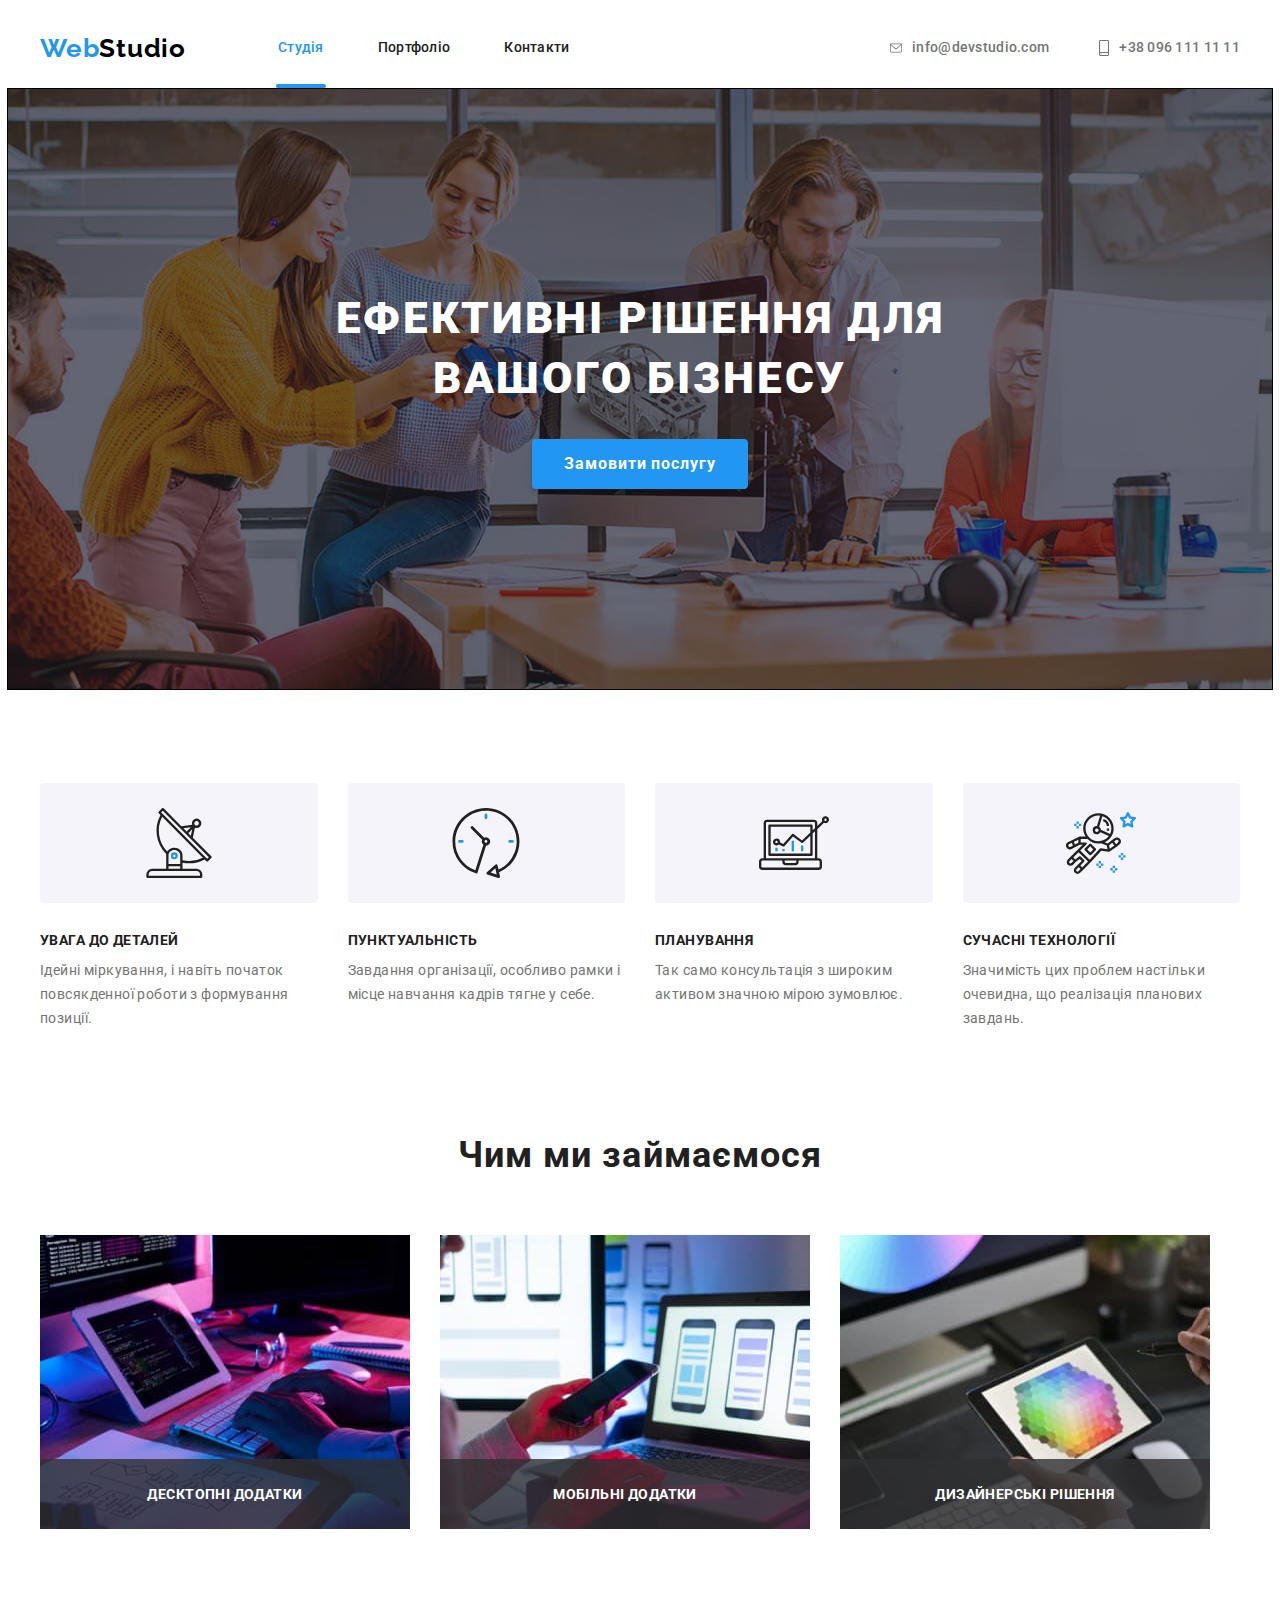
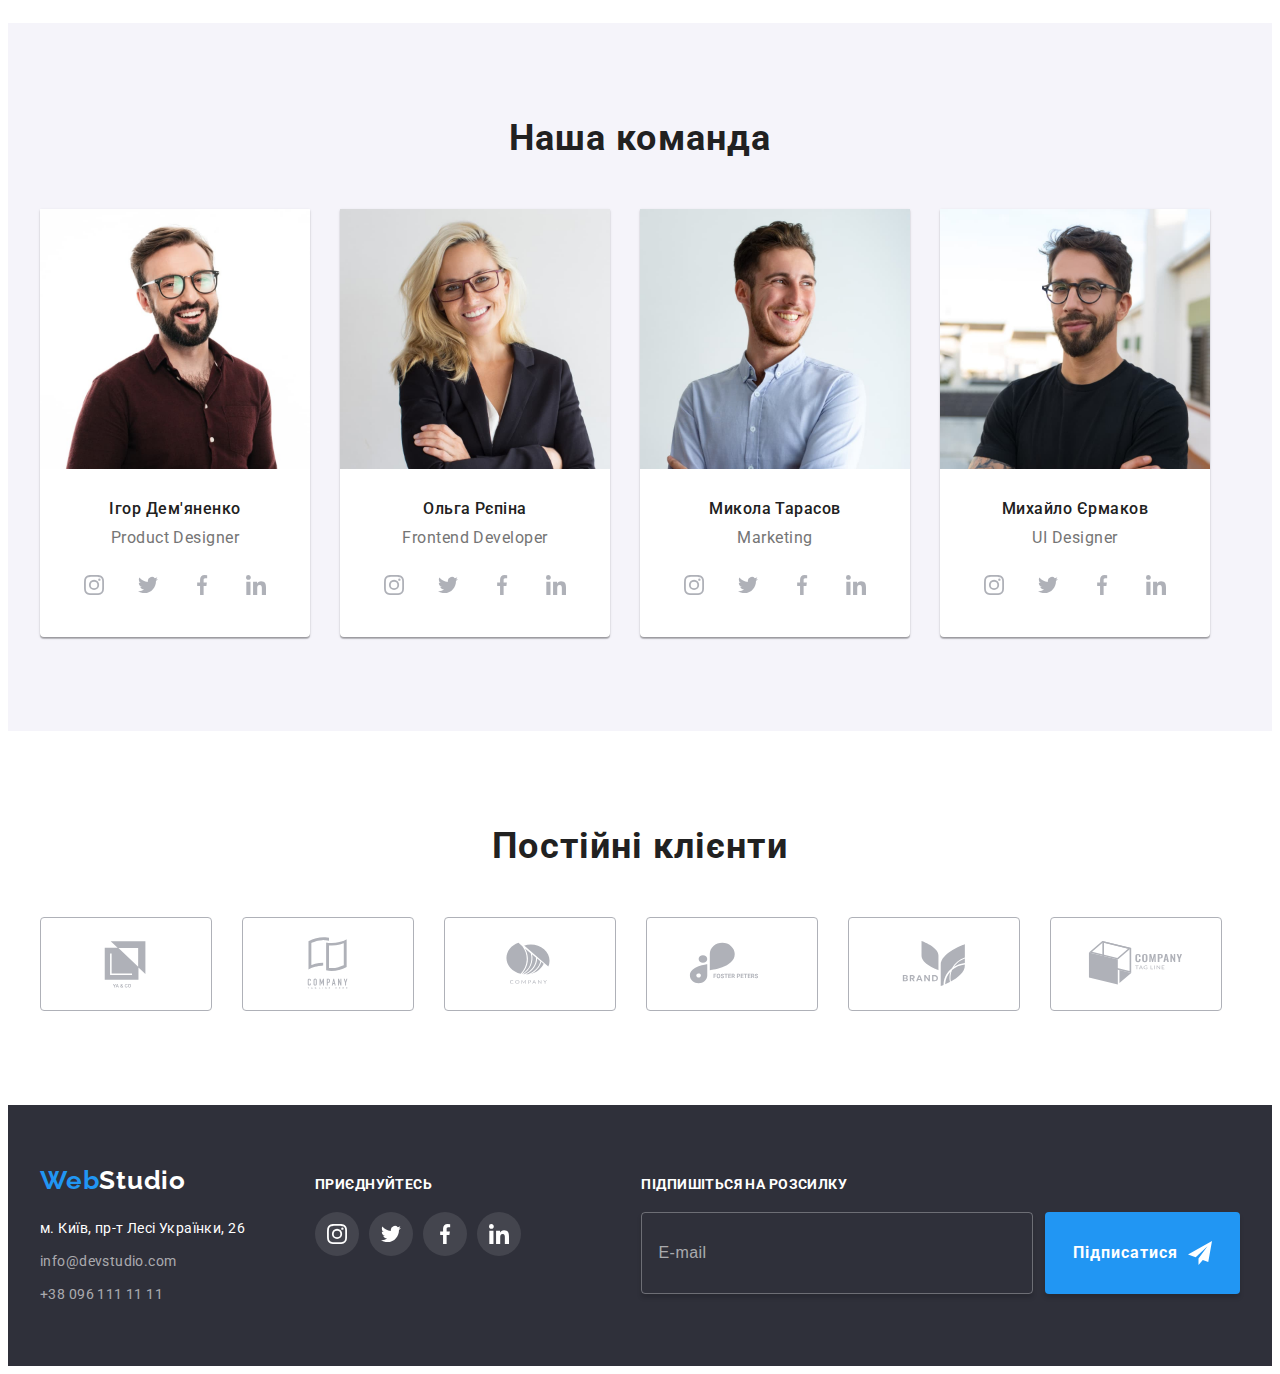
==== index.html @ f061893d "1st" ====
<!DOCTYPE html>
<html lang="uk">

<head>
  <meta charset="UTF-8" />
  <meta http-equiv="X-UA-Compatible" content="IE=edge" />
  <meta name="viewport" content="width=device-width, initial-scale=1.0" />
  <title>Document</title>
  <link rel="preconnect" href="https://fonts.googleapis.com" />
  <link rel="preconnect" href="https://fonts.gstatic.com" crossorigin />
  <link href="https://fonts.googleapis.com/css2?family=Raleway:wght@700&family=Roboto:wght@400;500;700;900&display=swap"
    rel="stylesheet" />
  <link rel="stylesheet" href="https://cdnjs.cloudflare.com/ajax/libs/modern-normalize/1.1.0/modern-normalize.min.css"
    integrity="sha512-wpPYUAdjBVSE4KJnH1VR1HeZfpl1ub8YT/NKx4PuQ5NmX2tKuGu6U/JRp5y+Y8XG2tV+wKQpNHVUX03MfMFn9Q=="
    crossorigin="anonymous" referrerpolicy="no-referrer" />
  <link rel="stylesheet" href="./css/styles.css" />
</head>

<body class="body">
  <!-- хедер -->
  <header>
    <div class="container">
      <nav class="nav">
        <a href="./index.html" class="logo" lang="en"><span class="logo-part">Web</span>Studio</a>
        <ul class="site-nav list">
          <li class="nav-items-link"><a href="./index.html" class="current-link link">Студія</a></li>
          <li class="nav-items-link"><a href="./portfolio.html" class="link">Портфоліо</a></li>
          <li class="nav-items-link"><a href="#anchor-contacts" class="link">Контакти</a></li>
        </ul>
      </nav>
      <ul class="contacts list">
        <li class="item">
          <a href="mailto:info@devstudio.com" class="link">
            <svg width="12" height="16" class="contact-icon">
              <use href="./img/symbol-defs.svg#icon-email"></use>
            </svg>
            info@devstudio.com</a>
        </li>
        <li class="item">
          <a href="tel:+380961111111" class="link"><svg width="10" height="16" class="contact-icon">
              <use href="./img/symbol-defs.svg#icon-call"></use>
            </svg>
            +38 096 111 11 11</a>
        </li>
      </ul>
    </div>
  </header>
  <main>
    <!-- hero -->
    <section class="hero section">
      <div class="container">
        <h1 class="hero-title">Ефективні рішення для вашого бізнесу</h1>
        <button type="button" class="button" data-modal-open>Замовити послугу</button>
      </div>
    </section>
    <!-- наші переваги -->
    <section class="skills section">
      <div class="container">
        <h2 class="skills-title hidden">Навики</h2>
        <ul class="list">
          <li class="skills-item icon-antenna">
            <h3 class="skills-subtitle">Увага до деталей</h3>
            <p class="text">
              Ідейні міркування, і навіть початок повсякденної роботи з
              формування позиції.
            </p>
          </li>
          <li class="skills-item icon-clock">
            <h3 class="skills-subtitle">Пунктуальність</h3>
            <p class="text">
              Завдання організації, особливо рамки і місце навчання кадрів
              тягне у себе.
            </p>
          </li>
          <li class="skills-item icon-diagram">
            <h3 class="skills-subtitle">Планування</h3>
            <p class="text">
              Так само консультація з широким активом значною мірою зумовлює.
            </p>
          </li>
          <li class="skills-item icon-astronaut">
            <h3 class="skills-subtitle">Сучасні технології</h3>
            <p class="text">
              Значимість цих проблем настільки очевидна, що реалізація
              планових завдань.
            </p>
          </li>
        </ul>
      </div>
    </section>
    <!-- діяльність-->
    <section class="activity section">
      <div class="container">
        <h2 class="activity-title">Чим ми займаємося</h2>
        <ul class="list">
          <li class="acivity-items">
            <img src="./img/specialty_1.jpg" alt="Специальность 1" width="370" height="294" />
            <h3 class="ativity-info">Десктопні додатки</h3>
          </li>
          <li class="acivity-items">
            <img src="./img/specialty_2.jpg" alt="Специальность 2" width="370" height="294" />
            <h3 class="ativity-info">Мобільні додатки</h3>
          </li>
          <li class="acivity-items">
            <img src="./img/specialty_3.jpg" alt="Специальность 3" width="370" height="294" />
            <h3 class="ativity-info">Дизайнерські рішення</h3>
          </li>
        </ul>
      </div>
    </section>
    <!-- команда -->
    <section class="teem section">
      <div class="container">
        <h2 class="teem-title">Наша команда</h2>
        <ul class="teem-list list">
          <li class="teem-item">
            <img src="./img/worker_1.jpg" alt="работник 1" width="270" height="260" />
            <div class="teem-info">
              <h3 class="teem-subtitle">Ігор Дем'яненко</h3>
              <p class="profession" lang="en">Product Designer</p>
              <ul class="teem-soc list">
                <li class="teem-soc-item">
                  <a href="" class="teem-soc-link link">
                    <svg class="teem-soc-icon" width="20" height="20">
                      <use href="./img/symbol-defs.svg#icon-instagram"></use>
                    </svg>
                  </a>
                </li>
                <li class="teem-soc-item">
                  <a href="" class="teem-soc-link link">
                    <svg class="teem-soc-icon" width="20" height="20">
                      <use href="./img/symbol-defs.svg#icon-twitter"></use>
                    </svg>
                  </a>
                </li>
                <li class="teem-soc-item">
                  <a href="" class="teem-soc-link link">
                    <svg class="teem-soc-icon" width="20" height="20">
                      <use href="./img/symbol-defs.svg#icon-facebook"></use>
                    </svg>
                  </a>
                </li>
                <li class="teem-soc-item">
                  <a href="" class="teem-soc-link link">
                    <svg class="teem-soc-icon" width="20" height="20">
                      <use href="./img/symbol-defs.svg#icon-linkedin"></use>
                    </svg>
                  </a>
                </li>
              </ul>
            </div>
          </li>
          <li class="teem-item">
            <img src="./img/worker_2.jpg" alt="работник 2" width="270" height="260" />
            <div class="teem-info">
              <h3 class="teem-subtitle">Ольга Рєпіна</h3>
              <p class="profession" lang="en">Frontend Developer</p>
              <ul class="teem-soc list">
                <li class="teem-soc-item">
                  <a href="" class="teem-soc-link link">
                    <svg class="teem-soc-icon" width="20" height="20">
                      <use href="./img/symbol-defs.svg#icon-instagram"></use>
                    </svg>
                  </a>
                </li>
                <li class="teem-soc-item">
                  <a href="" class="teem-soc-link link">
                    <svg class="teem-soc-icon" width="20" height="20">
                      <use href="./img/symbol-defs.svg#icon-twitter"></use>
                    </svg>
                  </a>
                </li>
                <li class="teem-soc-item">
                  <a href="" class="teem-soc-link link">
                    <svg class="teem-soc-icon" width="20" height="20">
                      <use href="./img/symbol-defs.svg#icon-facebook"></use>
                    </svg>
                  </a>
                </li>
                <li class="teem-soc-item">
                  <a href="" class="teem-soc-link link">
                    <svg class="teem-soc-icon" width="20" height="20">
                      <use href="./img/symbol-defs.svg#icon-linkedin"></use>
                    </svg>
                  </a>
                </li>
              </ul>
            </div>
          </li>
          <li class="teem-item">
            <img src="./img/worker_3.jpg" alt="работник 3" width="270" height="260" />
            <div class="teem-info">
              <h3 class="teem-subtitle">Микола Тарасов</h3>
              <p class="profession" lang="en">Marketing</p>
              <ul class="teem-soc list">
                <li class="teem-soc-item">
                  <a href="" class="teem-soc-link link">
                    <svg class="teem-soc-icon" width="20" height="20">
                      <use href="./img/symbol-defs.svg#icon-instagram"></use>
                    </svg>
                  </a>
                </li>
                <li class="teem-soc-item">
                  <a href="" class="teem-soc-link link">
                    <svg class="teem-soc-icon" width="20" height="20">
                      <use href="./img/symbol-defs.svg#icon-twitter"></use>
                    </svg></a>
                </li>
                <li class="teem-soc-item">
                  <a href="" class="teem-soc-link link">
                    <svg class="teem-soc-icon" width="20" height="20">
                      <use href="./img/symbol-defs.svg#icon-facebook"></use>
                    </svg>
                  </a>
                </li>
                <li class="teem-soc-item">
                  <a href="" class="teem-soc-link link">
                    <svg class="teem-soc-icon" width="20" height="20">
                      <use href="./img/symbol-defs.svg#icon-linkedin"></use>
                    </svg>
                  </a>
                </li>
              </ul>
            </div>
          </li>
          <li class="teem-item">
            <img src="./img/worker_4.jpg" alt="работник 4" width="270" height="260" />
            <div class="teem-info">
              <h3 class="teem-subtitle">Михайло Єрмаков</h3>
              <p class="profession" lang="en">UI Designer</p>
              <ul class="teem-soc list">
                <li class="teem-soc-item">
                  <a href="" class="teem-soc-link link">
                    <svg class="teem-soc-icon" width="20" height="20">
                      <use href="./img/symbol-defs.svg#icon-instagram"></use>
                    </svg>
                  </a>
                </li>
                <li class="teem-soc-item">
                  <a href="" class="teem-soc-link link">
                    <svg class="teem-soc-icon" width="20" height="20">
                      <use href="./img/symbol-defs.svg#icon-twitter"></use>
                    </svg>
                  </a>
                </li>
                <li class="teem-soc-item">
                  <a href="" class="teem-soc-link link">
                    <svg class="teem-soc-icon" width="20" height="20">
                      <use href="./img/symbol-defs.svg#icon-facebook"></use>
                    </svg>
                  </a>
                </li>
                <li class="teem-soc-item">
                  <a href="" class="teem-soc-link link">
                    <svg class="teem-soc-icon" width="20" height="20">
                      <use href="./img/symbol-defs.svg#icon-linkedin"></use>
                    </svg>
                  </a>
                </li>
              </ul>
            </div>
          </li>
        </ul>
      </div>
    </section>
    <!-- постійні клієнти -->
    <section class="clients">
      <div class="container">
        <h2 class="clients-title">Постійні клієнти</h2>
        <ul class="clients-list list">
          <li class="clients-item">
            <a href="" class="clients-link link">
              <svg class="clients-icon" width="106" height="60">
                <use href="./img/symbol-defs.svg#icon-logo-1"></use>
              </svg>
            </a>
          </li>
          <li class="clients-item">
            <a href="" class="clients-link link"><svg class="clients-icon" width="106" height="60">
                <use href="./img/symbol-defs.svg#icon-logo-2"></use>
              </svg>
            </a>
          </li>
          <li class="clients-item">
            <a href="" class="clients-link link">
              <svg class="clients-icon" width="106" height="60">
                <use href="./img/symbol-defs.svg#icon-logo-3"></use>
              </svg>
            </a>
          </li>
          <li class="clients-item">
            <a href="" class="clients-link link"><svg class="clients-icon" width="106" height="60">
                <use href="./img/symbol-defs.svg#icon-logo-4"></use>
              </svg>
            </a>
          </li>
          <li class="clients-item">
            <a href="" class="clients-link link"><svg class="clients-icon" width="106" height="60">
                <use href="./img/symbol-defs.svg#icon-logo-5"></use>
              </svg>
            </a>
          </li>
          <li class="clients-item">
            <a href="" class="clients-link link">
              <svg class="clients-icon" width="106" height="60">
                <use href="./img/symbol-defs.svg#icon-logo-6"></use>
              </svg>
            </a>
          </li>
        </ul>
      </div>
    </section>
  </main>
  <!-- футер -->
  <footer class="footer">
    <div class="container" id="anchor-contacts">
      <div class="addres-block">
        <a href="./index.html" class="logo" lang="en">
          <span class="logo-part">Web</span>Studio
        </a>
        <address class="addres">
          <ul class="addres-list list">
            <li class="addres-item">
              <a href="https://goo.gl/maps/fSpeTZAtu3XYHXna7" class="addres-ref link" target="_blank"
                rel="noopenerignoreferrer nofollow">
                м. Київ, пр-т Лесі Українки, 26</a>
            </li>
            <li class="addres-item">
              <a href="mailto:info@devstudio.com" class="contact-ref link">info@devstudio.com</a>
            </li>
            <li class="addres-item">
              <a href="tel:+380961111111" class="contact-ref link">+38 096 111 11 11</a>
            </li>
          </ul>
        </address>
      </div>
      <div class="follow">
        <em class="follow-subtitle">Приєднуйтесь</em>
        <ul class="follow-list list">
          <li class="follow-item">
            <a href="" class="follow-link link">
              <svg class="follow-icon" width="20" height="20">
                <use href="./img/symbol-defs.svg#icon-instagram"></use>
              </svg>
            </a>
          </li>
          <li class="follow-item">
            <a href="" class="follow-link link">
              <svg class="follow-icon" width="20" height="20">
                <use href="./img/symbol-defs.svg#icon-twitter"></use>
              </svg>
            </a>
          </li>
          <li class="follow-item">
            <a href="" class="follow-link link">
              <svg class="follow-icon" width="20" height="20">
                <use href="./img/symbol-defs.svg#icon-facebook"></use>
              </svg>
            </a>
          </li>
          <li class="follow-item">
            <a href="" class="follow-link link">
              <svg class="follow-icon" width="20" height="20">
                <use href="./img/symbol-defs.svg#icon-linkedin"></use>
              </svg>
            </a>
          </li>
        </ul>
      </div>
      <div class="subscribe">
        <h2 class="subscribe-title"><em>Підпишіться на розсилку</em></h2>
        <form class="subscribe-form">
          <input class="subscribe-input" name="subscribe-email" type="email" placeholder="E-mail">
          <button type="submit" class="subscribe-button">
            Підписатися<svg class="subscribe-icon" width="24" height="24">
              <use href="./img/symbol-defs.svg#icon-subscribe"></use>
            </svg>
          </button>
        </form>
      </div>
    </div>
  </footer>
  <!-- модалки -->
  <div class="backdrop is-hidden" data-modal>
    <div class="form">
      <button type="button" class="form-close" data-modal-close>
        <svg class="close-icon" width="11" height="11">
          <use href="./img/symbol-defs.svg#icon-close"></use>
        </svg>
      </button>
      <p class="modal-title">Залиште свої дані, ми вам передзвонимо</p>
      <form class="modal-form">
        <div class="input-box">
          <div class="input-field">
            <label for="user-name" class="input-title">Ім'я
            </label>
            <div class="input-wrap">
              <input type="text" name="user-name" id="user-name" class="input-form" required>
              <svg class="input-icon" width="18" height="18">
                <use href="./img/symbol-defs.svg#icon-person-modal"></use>
              </svg>
            </div>
          </div>
          <div class="input-field">
            <label for="user-tel" class="input-title">Телефон
            </label>
            <div class="input-wrap">
              <input type="tel" name="user-tel" id="user-tel" class="input-form" maxlength="13" required>
              <svg class="input-icon" width="18" height="18">
                <use href="./img/symbol-defs.svg#icon-tel-modal"></use>
              </svg>
            </div>
          </div>
          <div class="input-field">
            <label for="user-email" class="input-title">Пошта
            </label>
            <div class="input-wrap">
              <input type="email" name="user-email" id="user-email" class="input-form">
              <svg class="input-icon" width="18" height="18">
                <use href="./img/symbol-defs.svg#icon-email-modal"></use>
              </svg>
            </div>
          </div>
          <div class="input-field">
            <label for="user-coment" class="input-title">Коментар
            </label>
            <textarea name="user-coment" id="user-coment" class="modal-text" placeholder="Ваш коментар"></textarea>
          </div>
        </div>
        <div class="policy-block">
          <input type="checkbox" id="policy" name="policy" class="input-policy" value="true" required>
          <label for="policy" class="policy-text">
            <span><svg class="icon-check" width="16" height="15">
                <use href="./img/symbol-defs.svg#icon-check"></use>
              </svg></span>Погоджуюся з розсилкою та приймаю &nbsp; <a href="" class="policy-link">Умови
              договору</a>
          </label>
        </div>
        <button type="submit" class="modal-button">Відправити</button>
      </form>
    </div>
  </div>
  <script src="./js/modal.js"></script>
</body>

</html>
---- css/styles.css ----
:root {
  --primary-bg-color: #ffffff;
  --second-bg-color: #f5f4fa;
  --primary-text-color: #757575;
  --primary-title-color: #212121;
  --address-text-color: rgba(255, 255, 255, 0.6);
  --active-link-color: #2196f3;
  --icon-color: #afb1b8;
}

p,
h1,
h2,
h3,
h4,
h5,
h6 {
  margin: 0;
}

ul {
  margin: 0;
  padding-left: 0;
}

button {
  cursor: pointer;
}

address {
  font-style: normal;
}

img {
  display: block;
}

textarea {
  resize: none;

}

body {
  font-family: "Roboto", sans-serif;
  background-color: var(--primary-bg-color);
  color: var(--primary-text-color);
}

.container {
  width: 1200px;
  padding: 0 15px;
  margin: 0 auto;
  /* outline: 2px solid red; */
}

.list {
  list-style: none;
}

.link,
.logo {
  text-decoration: none;
}

/* heder */

header {
  border-bottom: 1px solid #ececec;
}

header .container {
  display: flex;
  align-items: center;
}

/* logo */
.body .logo {
  font-family: "Raleway";
  font-weight: 700;
  font-size: 26px;
  line-height: 1.19;
  letter-spacing: 0.03em;
  color: #000000;
}

.body .logo-part {
  color: #2196f3;
}

/* nav */
.nav {
  display: flex;
  align-items: center;
}

.site-nav {
  display: flex;
  column-gap: 50px;
  margin-left: 90px;
}

.site-nav .link {
  display: block;
  padding: 32px 2px;
  /* padding-bottom: 32px; */
  display: flex;

  transition-property: color;
  transition-duration: 250ms;
  transition-timing-function: cubic-bezier(0.4, 0, 0.2, 1);
}

.link {
  font-weight: 500;
  font-size: 14px;
  line-height: 1.14;
  letter-spacing: 0.02em;
  color: var(--primary-title-color);
}

.body .link:hover,
.body .link:focus {
  color: var(--active-link-color);
}

.current-link {
  color: var(--active-link-color);
}

.nav-items-link {
  position: relative;
}

.current-link::after {
  content: "";
  width: 100%;
  height: 4px;

  border-radius: 2px;
  background-color: var(--active-link-color);

  position: absolute;
  left: 0;
  bottom: 0;
}

/* contacts */

.contacts {
  display: flex;
  margin-left: auto;
}

.contacts .item:not(:last-child) {
  margin-right: 50px;
}

/* .contacts .item + .item {
  margin-left: 50px;
} */

.contacts .link {
  display: block;
  padding-top: 32px;
  padding-bottom: 32px;
  color: var(--primary-text-color);

  transition-property: color;
  transition-duration: 250ms;
  transition-timing-function: cubic-bezier(0.4, 0, 0.2, 1);
}

.contacts .link {
  display: flex;
  align-items: center;
  gap: 10px;
}

.contact-icon {
  fill: currentColor;
}

.contacts .link:hover,
.contacts .link:hover {
  color: var(--active-link-color);
}

/* .contacts .link:hover .contact-icon,
.contacts .link:hover .contact-icon {
  fill: var(--active-link-color);
} */

/* hero */
.hero {
  padding: 200px 0;
  max-width: 1600px;
  margin: 0 auto;
  outline: 1px solid #000000;
  background-color: #c4c4c4;
  background-image: linear-gradient(to right,
      rgba(47, 48, 58, 0.4),
      rgba(47, 48, 58, 0.4)),
    url(../img/hero-bg.jpg);
  background-repeat: no-repeat;
  background-position: center;
  background-size: cover;
}

.hero-title {
  margin: 0 auto 30px;
  max-width: 696px;
  text-align: center;

  font-weight: 900;
  font-size: 44px;
  line-height: 1.36;
  letter-spacing: 0.06em;
  text-transform: uppercase;
  color: #ffffff;
}

.hero .button {
  display: block;
  margin: 0 auto;
  padding: 10px 32px;

  box-shadow: 0px 4px 4px rgba(0, 0, 0, 0.15);
  border: 0;
  border-radius: 4px;

  font-family: inherit;
  font-weight: 700;
  font-size: 16px;
  line-height: 1.88;
  letter-spacing: 0.06em;
  background-color: var(--active-link-color);
  color: #ffffff;

  transition-property: background-color;
  transition-duration: 250ms;
  transition-timing-function: cubic-bezier(0.4, 0, 0.2, 1);
}

.hero .button:hover,
.hero .button:focus {
  background-color: #188ce8;
}

/* наші переваги */

.skills {
  padding: 94px 0;
}

.skills .list {
  display: flex;
  gap: 30px;
}

.hidden {
  position: absolute;
  white-space: nowrap;
  width: 1px;
  height: 1px;
  overflow: hidden;
  border: 0;
  padding: 0;
  clip: rect(0 0 0 0);
  clip-path: inset(50%);
  margin: -1px;
}

.skills-subtitle {
  margin: 0 0 10px;
  font-size: 14px;
  line-height: 1.14;
  letter-spacing: 0.03em;
  text-transform: uppercase;
  color: var(--primary-title-color);
}

.skills-item {
  width: calc((100% - 90px) / 4);
}

.skills-item::before {
  content: "";
  display: block;
  height: 120px;
  background-size: 70px 70px;
  background-repeat: no-repeat;
  background-position: center;
  background-color: var(--second-bg-color);
  border-radius: 4px;
  margin-bottom: 30px;
}

/* .skills-item:hover::before {
  content: "";
  border-radius: 4px;
  box-shadow: 0px 4px 4px rgba(0, 0, 0, 0.25);
} */

.icon-antenna::before {
  background-image: url(../img/ico-antenna.svg);
}

.icon-clock::before {
  background-image: url(../img/ico-clock.svg);
}

.icon-diagram::before {
  background-image: url(../img/ico-diagram.svg);
}

.icon-astronaut::before {
  background-image: url(../img/ico-astronaut.svg);
}

.text {
  font-size: 14px;
  line-height: 1.71;
  letter-spacing: 0.03em;
}

/* activity */
.activity {
  padding: 0 0 94px;
}

.activity-title {
  text-align: center;
  margin: 0 0 50px;
  font-size: 36px;
  line-height: 1.67;
  letter-spacing: 0.03em;
  color: var(--primary-title-color);
}

.activity .list {
  display: flex;
  column-gap: 30px;
}

.acivity-items {
  position: relative;
}

.ativity-info {
  font-size: 14px;
  line-height: calc(16 / 14);
  letter-spacing: 0.03em;
  text-transform: uppercase;

  color: var(--primary-bg-color);

  width: 100%;
  height: 70px;
  background-color: rgba(47, 48, 50, 0.8);

  display: flex;
  justify-content: center;
  align-items: center;
  position: absolute;
  bottom: 0;
  left: 0;
}

/* teem */
.teem {
  padding: 94px 0;
  background-color: var(--second-bg-color);
  /* max-width: 1600px;
  margin: 0 auto; */
}

.teem-list {
  display: flex;
  gap: 30px;
}

.teem-info {
  padding: 30px 15px;
}

.teem .teem-item {
  max-width: calc((100% -60px) / 3);
  background-color: var(--primary-bg-color);
  box-shadow: 0px 1px 3px rgba(0, 0, 0, 0.12), 0px 1px 1px rgba(0, 0, 0, 0.14),
    0px 2px 1px rgba(0, 0, 0, 0.2);
  border-radius: 0px 0px 4px 4px;
}

.teem-title {
  text-align: center;
  margin: 0 0 50px;
  font-size: 36px;
  line-height: calc(42 / 36);
  letter-spacing: 0.03em;
  color: var(--primary-title-color);
}

.teem .teem-subtitle {
  text-align: center;
  margin: 0 0 10px;
  font-weight: 500;
  font-size: 16px;
  line-height: 1.19;
  letter-spacing: 0.03em;
  color: var(--primary-title-color);
}

.teem .profession {
  text-align: center;
  font-size: 16px;
  line-height: 1.19;
  letter-spacing: 0.03em;
  margin-bottom: 16px;
}

.teem-info .teem-soc {
  display: flex;
  justify-content: center;
  gap: 10px;
}

.teem-soc-link {
  width: 44px;
  height: 44px;
  border-radius: 50%;
  display: flex;
  justify-content: center;
  align-items: center;
  fill: var(--icon-color);

  transition-property: fill, background-color;
  transition-duration: 250ms;
  transition-timing-function: cubic-bezier(0.4, 0, 0.2, 1);
}

.teem-soc-link:hover,
.teem-soc-link:focus {
  background-color: var(--active-link-color);
  fill: var(--primary-bg-color);
}

/* .teem-soc-link:hover .teem-soc-icon,
.teem-soc-link:focus .teem-soc-icon {
  fill: var(--primary-bg-color);
} */

/* постійні клієнти */

.clients {
  padding: 94px 0;
}

.clients-title {
  text-align: center;
  margin: 0 0 50px;
  font-size: 36px;
  line-height: calc(42 / 36);
  letter-spacing: 0.03em;
  color: var(--primary-title-color);
}

.clients-list {
  display: flex;
  gap: 30px;
}

.clients-link {
  display: flex;
  width: 170px;
  height: 92px;
  border: 1px solid #afb1b8;
  border-radius: 4px;
  justify-content: center;
  align-items: center;

  transition-property: border;
  transition-duration: 250ms;
  transition-timing-function: cubic-bezier(0.4, 0, 0.2, 1);
}

.clients-icon {
  fill: #afb1b8;
  transition-duration: 250ms;
  transition-timing-function: cubic-bezier(0.4, 0, 0.2, 1);
}

.clients-link:hover,
.clients-link:focus {
  border: 1px solid #2196f3;
  /* border-radius: 4px; */
}

.clients-link:hover .clients-icon,
.clients-link:focus .clients-icon {
  fill: var(--active-link-color);
}

/* footer */
.footer {
  padding: 60px 0;
  background-color: #2f303a;
}

.footer .logo {
  display: inline-block;
  margin: 0 0 20px;
  color: #ffffff;
}

.addres .addres-ref {
  font-weight: 400;
  font-size: 14px;
  line-height: calc(24 / 14);
  letter-spacing: 0.03em;
  color: #ffffff;

  transition-property: color;
  transition-duration: 250ms;
  transition-timing-function: cubic-bezier(0.4, 0, 0.2, 1);
}

.addres-item+.addres-item {
  margin-top: 9px;
}

.addres .contact-ref {
  font-style: normal;
  font-weight: 400;
  font-size: 14px;
  line-height: calc(24 / 14);
  letter-spacing: 0.03em;
  color: var(--address-text-color);

  transition-property: color;
  transition-duration: 250ms;
  transition-timing-function: cubic-bezier(0.4, 0, 0.2, 1);
}

.footer .container {
  display: flex;
  /* gap: 70px; */
  align-items: baseline;
}

.addres-block {
  margin-right: 70px;
}

.follow-subtitle {
  display: inline-block;
  font-weight: 700;
  font-style: normal;
  font-size: 14px;
  line-height: calc(16 / 14);
  letter-spacing: 0.03em;
  text-transform: uppercase;
  color: #ffffff;
  margin-bottom: 20px;
}

.follow-list {
  display: flex;
  justify-content: center;
  gap: 10px;
}

.follow-link {
  width: 44px;
  height: 44px;
  border-radius: 50%;
  display: flex;
  justify-content: center;
  align-items: center;
  fill: var(--primary-bg-color);
  background-color: rgba(255, 255, 255, 0.1);

  transition-property: background-color;
  transition-duration: 250ms;
  transition-timing-function: cubic-bezier(0.4, 0, 0.2, 1);
}

.follow-link:hover,
.follow-link:focus {
  background-color: var(--active-link-color);
}

/* .follow {
  margin-right: 93px;
} */

.subscribe {
  /* outline: 2px solid red; */
  margin-left: auto;
}

.subscribe-title {
  font-size: 14px;
  line-height: calc(16 /14);
  letter-spacing: 0.03em;
  color: #FFFFFF;
  text-transform: uppercase;
  margin-bottom: 20px;
}

.subscribe-title em {
  font-style: normal;
}

.subscribe-form {
  display: flex;
}

.subscribe-input {
  background-color: transparent;
  padding: 15px 16px;
  border: 1px solid rgba(255, 255, 255, 0.3);
  box-shadow: 0px 4px 4px rgba(0, 0, 0, 0.15);
  border-radius: 4px;
  margin-right: 12px;

  font-size: 16px;
  line-height: calc(20 / 16);
  letter-spacing: 0.03em;
  color: rgba(255, 255, 255, 1);

  width: 358px;
  height: 50px;
  transition-property: background-color;
  transition-duration: 250ms;
  transition-timing-function: cubic-bezier(0.4, 0, 0.2, 1);
}

.subscribe-input::placeholder {
  font-size: 16px;
  line-height: calc(20 / 16);
  letter-spacing: 0.03em;
  color: rgba(255, 255, 255, 0.6);

}


.subscribe-input:checked,
.subscribe-input:focus {
  border-color: var(--active-link-color);
  outline: none;
}



.subscribe-button {
  display: flex;
  align-items: center;
  margin: 0 auto;
  padding: 10px 28px;

  box-shadow: 0px 4px 4px rgba(0, 0, 0, 0.15);
  border: 0;
  border-radius: 4px;

  font-family: inherit;
  font-weight: 700;
  font-size: 16px;
  line-height: 1.88;
  letter-spacing: 0.06em;
  background-color: var(--active-link-color);
  color: #ffffff;

  transition-property: background-color;
  transition-duration: 250ms;
  transition-timing-function: cubic-bezier(0.4, 0, 0.2, 1);
}

.subscribe-button:hover,
.subscribe-button:focus {
  background-color: #188ce8;
}

.subscribe-icon {
  fill: var(--primary-bg-color);
  margin-left: 10px;
}



/* ----PORTFOLIO---- */
.portfolio {
  padding: 94px 0;
}

.filter-list {
  display: flex;
  margin-bottom: 50px;
  gap: 8px;
  justify-content: center;
}

.portfolio-filter {
  padding: 6px 22px;
  border: 0;
  border-radius: 4px;
  font-family: inherit;
  font-weight: 500;
  font-size: 16px;
  line-height: 1.63;
  letter-spacing: 0.03em;
  background-color: var(--second-bg-color);
  color: var(--primary-title-color);

  transition-property: background-color, color, box-shadow;
  transition-duration: 250ms;
  transition-timing-function: cubic-bezier(0.4, 0, 0.2, 1);
}

.portfolio-filter:hover,
.portfolio-filter:focus {
  background-color: var(--active-link-color);
  color: #ffffff;
  box-shadow: 0px 3px 1px rgba(0, 0, 0, 0.1), 0px 1px 2px rgba(0, 0, 0, 0.08),
    0px 2px 2px rgba(0, 0, 0, 0.12);
}

.gallery-list {
  display: flex;
  flex-wrap: wrap;
  gap: 30px;
}

.gallery-link {
  display: block;

  transition-property: box-shadow;
  transition-duration: 250ms;
  transition-timing-function: cubic-bezier(0.4, 0, 0.2, 1);
}

.gallery-link:hover {
  box-shadow: 0px 1px 1px rgba(0, 0, 0, 0.12), 0px 4px 4px rgba(0, 0, 0, 0.06),
    1px 4px 6px rgba(0, 0, 0, 0.16);
}

.gallery-item {
  width: calc((100% - 60px) / 3);
}

.gallery-top-wrap {
  position: relative;
  overflow: hidden;
}

.gallery-more {
  font-family: "Roboto";
  font-style: normal;
  font-weight: 400;
  font-size: 18px;
  line-height: calc(28 / 18);
  letter-spacing: 0.03em;
  color: var(--primary-bg-color);

  width: 100%;
  height: 100%;
  padding: 63px 24px;
  background-color: rgba(33, 150, 243, 0.9);

  position: absolute;
  top: 0;
  left: 0;
  transform: translateY(100%);

  transition-property: transform;
  transition-duration: 250ms;
  transition-timing-function: cubic-bezier(0.4, 0, 0.2, 1);
  overflow: auto;
}

.gallery-link:hover .gallery-more {
  transform: translateY(0);
}

.gallery-info {
  padding: 20px 24px;
  border: 1px solid #eeeeee;
  border-top: transparent;
}

.gallery-title {
  margin-bottom: 4px;
  font-size: 18px;
  line-height: 2;
  letter-spacing: 0.06em;
  color: var(--primary-title-color);
}

.gallery-text {
  font-weight: 400;
  font-size: 16px;
  line-height: 1.88;
  letter-spacing: 0.03em;
  color: var(--primary-text-color);
}

/* .gallery-more {
} додатковий текст клітинокгалереї*/
.gallery-item abbr {
  text-decoration: none;
}

/* модалки */

.backdrop {
  position: fixed;
  top: 0%;
  left: 0;
  width: 100%;
  height: 100%;
  background-color: rgba(0, 0, 0, 0.2);
  transform: translateY(0);
  transition-property: opacity, transform;
  transition-duration: 250ms;
  transition-timing-function: cubic-bezier(0.4, 0, 0.2, 1);
}

.form {
  padding: 40px;
  width: 528px;
  min-height: 581px;
  background-color: var(--primary-bg-color);
  box-shadow: 0px 1px 3px rgba(0, 0, 0, 0.12), 0px 1px 1px rgba(0, 0, 0, 0.14),
    0px 2px 1px rgba(0, 0, 0, 0.2);
  border-radius: 4px;

  position: absolute;
  top: 50%;
  left: 50%;
  transform: translate(-50%, -50%);
}

.form-close {
  width: 30px;
  height: 30px;
  border: 1px solid rgba(0, 0, 0, 0.1);
  border-radius: 50%;
  background: transparent;

  position: absolute;
  top: 8px;
  right: 8px;
}

.close-icon {
  position: absolute;
  top: 50%;
  left: 50%;
  transform: translate(-50%, -50%);

  transition-property: fill;
  transition-duration: 250ms;
  transition-timing-function: cubic-bezier(0.4, 0, 0.2, 1);
}

.form-close:hover .close-icon,
.form-close:focus .close-icon {
  fill: var(--active-link-color);
}

.is-hidden {
  opacity: 0;
  pointer-events: none;
  transform: translateY(100%);
}

.modal-title {
  text-align: center;
  font-weight: 700;
  font-size: 20px;
  line-height: calc(23 / 20);
  letter-spacing: 0.03em;
  color: #212121;
  margin-bottom: 12px;
}

.input-field:not(:last-child) {
  margin-bottom: 10px;
}

.input-form {
  width: 100%;
  height: 40px;
  border: 1px solid rgba(33, 33, 33, 0.2);
  border-radius: 4px;
  padding: 12px 12px 12px 42px;

  font-weight: 400;
  font-size: 12px;
  line-height: calc(14 /12);
  letter-spacing: 0.01em;

  transition-property: border-color;
  transition-duration: 250ms;
  transition-timing-function: cubic-bezier(0.4, 0, 0.2, 1);
}

.input-form:focus {
  border-color: var(--active-link-color);
  outline: none;
}

.input-form:focus+.input-icon {
  fill: var(--active-link-color);
}


.input-form::placeholder {
  font-weight: 400;
  font-size: 12px;
  line-height: calc(14 / 12);
  letter-spacing: 0.01em;
  color: rgba(117, 117, 117, 0.5);
}

.input-title {
  font-size: 12px;
  line-height: calc(14 /12);
  letter-spacing: 0.01em;
  color: #757575;

  display: block;
  margin-bottom: 4px;
}


.modal-text {
  display: block;
  width: 100%;
  height: 120px;
  padding: 12px 16px;
  border: 1px solid rgba(33, 33, 33, 0.2);
  border-radius: 4px;
  transition-property: border-color;
  transition-duration: 250ms;
  transition-timing-function: cubic-bezier(0.4, 0, 0.2, 1);

  font-size: 12px;
  line-height: calc(14/ 12);
  letter-spacing: 0.01em;
  color: rgba(117, 117, 117, 1);
}

.modal-text:focus {
  border-color: var(--active-link-color);
  outline: none;
}

.modal-text::placeholder {
  font-weight: 400;
  font-size: 12px;
  line-height: calc(14 / 12);
  letter-spacing: 0.01em;
  color: rgba(117, 117, 117, 0.5);
}


.input-wrap {
  position: relative;
}

.input-icon {
  position: absolute;
  left: 7px;
  top: 50%;
  transform: translateY(-50%);

  transition-property: fill;
  transition-duration: 250ms;
  transition-timing-function: cubic-bezier(0.4, 0, 0.2, 1);
}

.input-box {
  margin-bottom: 20px;
}

.policy-block {
  padding-left: 14px;
  margin-bottom: 30px;
}

.input-policy {
  -webkit-appearance: none;
  -moz-appearance: none;
  appearance: none;
  position: absolute;
}


.policy-text {
  /* padding-left: 37px; */
  font-size: 14px;
  line-height: calc(24 /14);
  letter-spacing: 0.03em;

  display: flex;
  align-items: center;
}

/* .policy-text::before {
  content: '';
  width: 16px;
  height: 15px;
  border: 2px solid #212121;
  border-radius: 4px;
  margin-right: 8px;
}

.input-policy:checked+.policy-text::before {
  background-color: var(--active-link-color);
  border-color: var(--active-link-color);
} */

.policy-text span {
  width: 16px;
  height: 15px;
  border: 2px solid #212121;
  border-radius: 4px;
  margin-right: 8px;
  transition-property: background-color, border-color;
  transition-duration: 250ms;
  transition-timing-function: cubic-bezier(0.4, 0, 0.2, 1);

  display: flex;
  align-items: center;
}

.icon-check {
  fill: transparent;
  transition-property: fill;
  transition-duration: 250ms;
  transition-timing-function: cubic-bezier(0.4, 0, 0.2, 1);

}

.input-policy:checked+.policy-text span

/*,
.input-policy:focus+.policy-text span  */
  {
  background-color: var(--active-link-color);
  border-color: var(--active-link-color);
}

.input-policy:hover+.policy-text span,
.input-policy:focus+.policy-text span {
  border-color: var(--active-link-color);
}

.input-policy:checked+.policy-text .icon-check {
  fill: var(--primary-bg-color);
}

.policy-link {
  color: #2196F3;
  text-decoration: none;

  position: relative;
}

.policy-link::after {
  content: "";
  width: 100%;
  height: 1px;

  background-color: var(--active-link-color);

  position: absolute;
  left: 0;
  bottom: 23%;
}

.modal-button {
  display: block;
  margin: 0 auto;
  padding: 10px 52px;

  box-shadow: 0px 4px 4px rgba(0, 0, 0, 0.15);
  border: 0;
  border-radius: 4px;

  font-family: inherit;
  font-weight: 700;
  font-size: 16px;
  line-height: 1.88;
  letter-spacing: 0.06em;
  background-color: var(--active-link-color);
  color: #ffffff;

  transition-property: background-color;
  transition-duration: 250ms;
  transition-timing-function: cubic-bezier(0.4, 0, 0.2, 1);
}

.modal-button:hover,
.modal-button:focus {
  background-color: #188ce8;
}
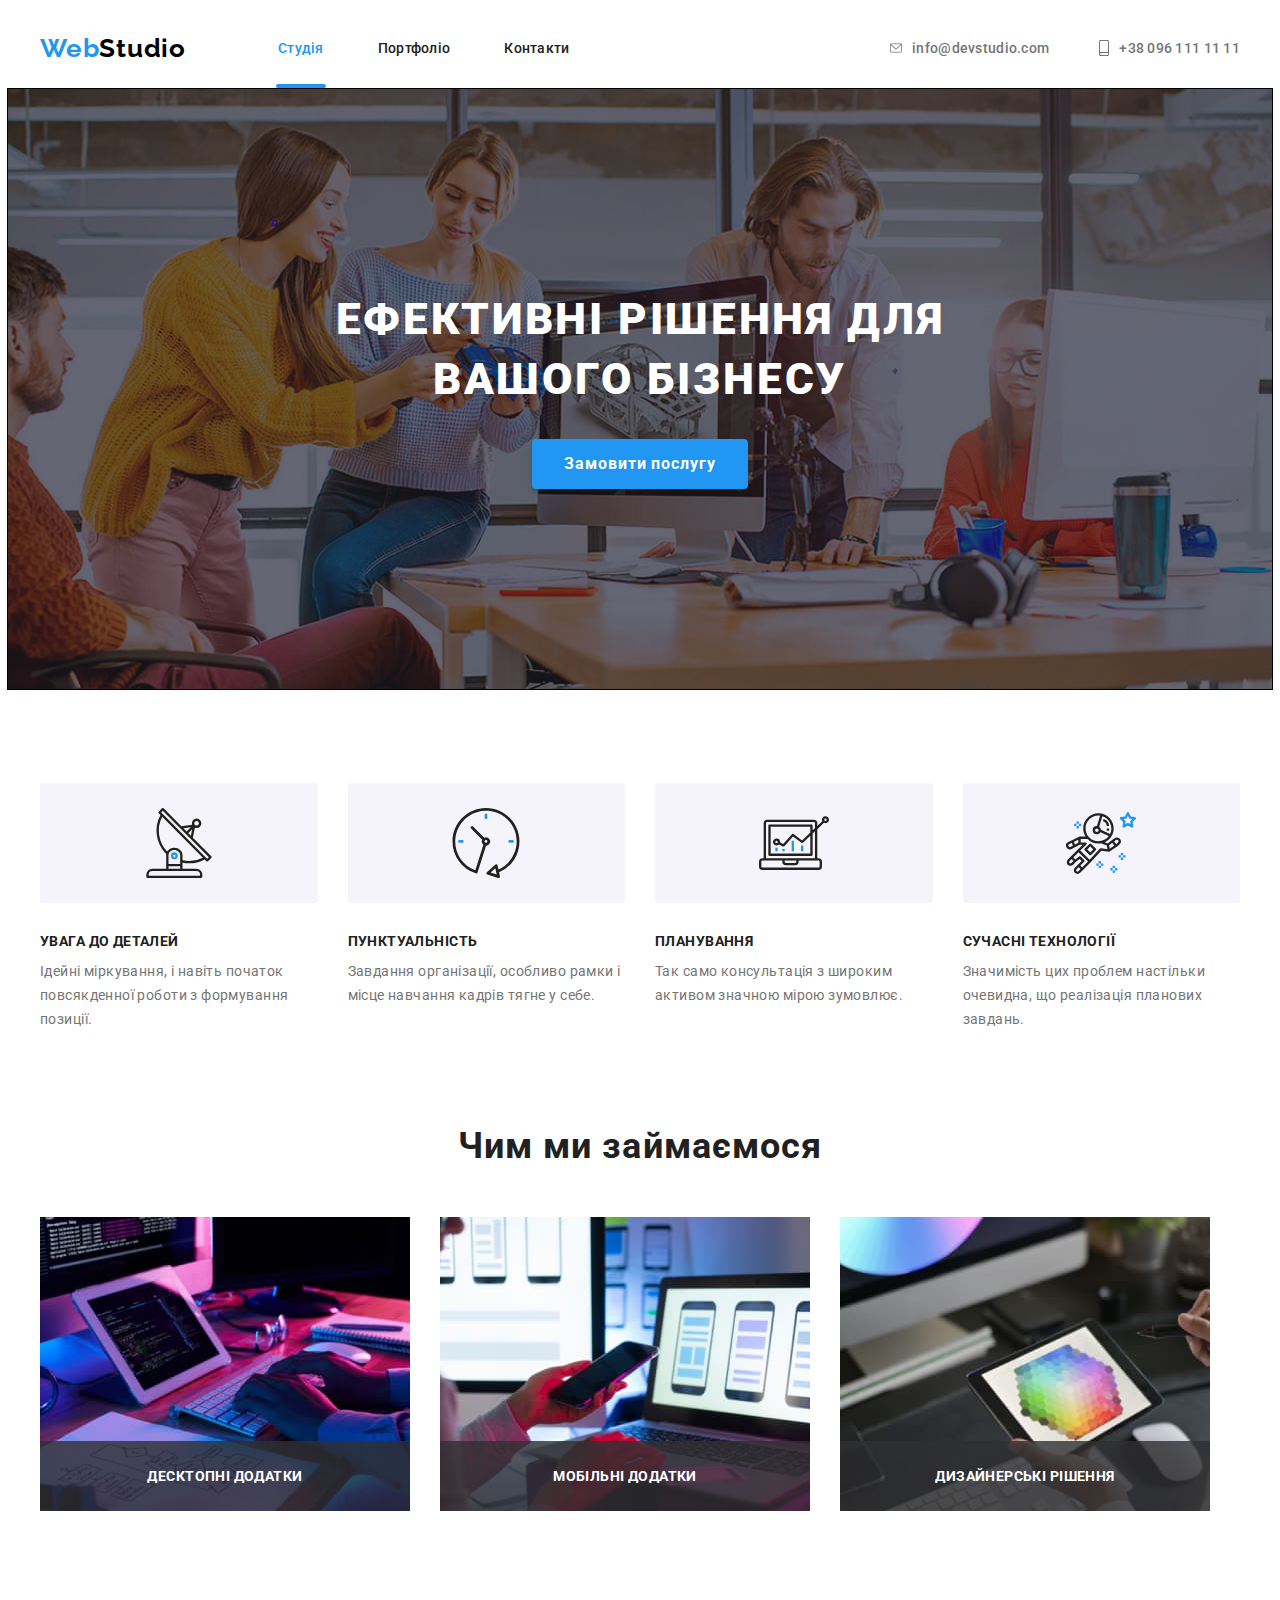
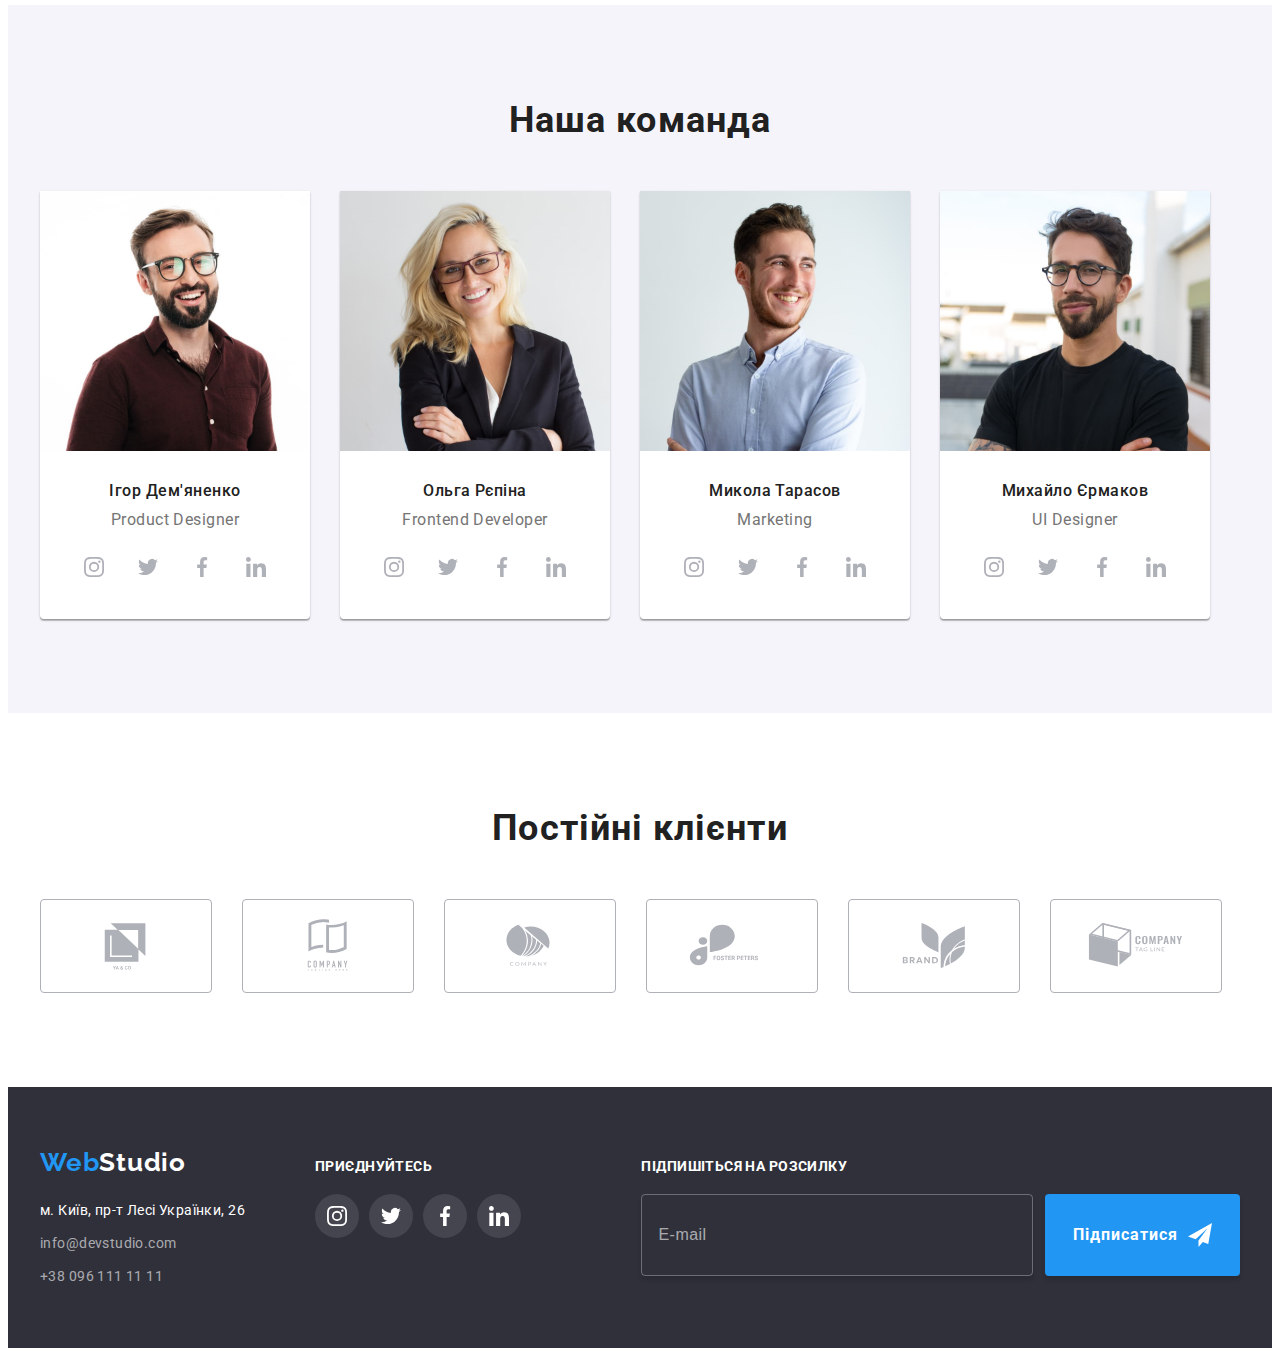
==== commit 2cccead2: "rework (sass + bem)" ====
--- a/index.html
+++ b/index.html
@@ -13,31 +13,32 @@
   <link rel="stylesheet" href="https://cdnjs.cloudflare.com/ajax/libs/modern-normalize/1.1.0/modern-normalize.min.css"
     integrity="sha512-wpPYUAdjBVSE4KJnH1VR1HeZfpl1ub8YT/NKx4PuQ5NmX2tKuGu6U/JRp5y+Y8XG2tV+wKQpNHVUX03MfMFn9Q=="
     crossorigin="anonymous" referrerpolicy="no-referrer" />
-  <link rel="stylesheet" href="./css/styles.css" />
+  <link rel="stylesheet" href="./css/main.min.css" />
 </head>
 
 <body class="body">
   <!-- хедер -->
-  <header>
-    <div class="container">
+  <header class="header">
+    <div class="container header__container">
       <nav class="nav">
-        <a href="./index.html" class="logo" lang="en"><span class="logo-part">Web</span>Studio</a>
-        <ul class="site-nav list">
-          <li class="nav-items-link"><a href="./index.html" class="current-link link">Студія</a></li>
-          <li class="nav-items-link"><a href="./portfolio.html" class="link">Портфоліо</a></li>
-          <li class="nav-items-link"><a href="#anchor-contacts" class="link">Контакти</a></li>
+        <a href="./index.html" class="logo link" lang="en"><span class="logo-part">Web</span>Studio</a>
+        <ul class="nav__list list">
+          <li class="nav__items"><a href="./index.html" class="nav__link nav__link--current header__link link">Студія</a></li>
+          <li class="nav__items"><a href="./portfolio.html" class="nav__link header__link link">Портфоліо</a></li>
+          <li class="nav__items"><a href="#anchor-contacts" class="nav__link header__link link">Контакти</a></li>
         </ul>
       </nav>
-      <ul class="contacts list">
-        <li class="item">
-          <a href="mailto:info@devstudio.com" class="link">
-            <svg width="12" height="16" class="contact-icon">
+      <ul class="contacts__list list">
+        <li class="contacts__items">
+          <a href="mailto:info@devstudio.com" class="contacts__link header__link link">
+            <svg width="12" height="16" class="contacts__icon">
               <use href="./img/symbol-defs.svg#icon-email"></use>
             </svg>
             info@devstudio.com</a>
         </li>
-        <li class="item">
-          <a href="tel:+380961111111" class="link"><svg width="10" height="16" class="contact-icon">
+        <li class="contacts__items">
+          <a href="tel:+380961111111" class="contacts__link header__link link"><svg width="10" height="16"
+              class="contacts__icon">
               <use href="./img/symbol-defs.svg#icon-call"></use>
             </svg>
             +38 096 111 11 11</a>
@@ -49,37 +50,37 @@
     <!-- hero -->
     <section class="hero section">
       <div class="container">
-        <h1 class="hero-title">Ефективні рішення для вашого бізнесу</h1>
-        <button type="button" class="button" data-modal-open>Замовити послугу</button>
+        <h1 class="hero__title">Ефективні рішення для вашого бізнесу</h1>
+        <button type="button" class="hero__button button" data-modal-open>Замовити послугу</button>
       </div>
     </section>
     <!-- наші переваги -->
-    <section class="skills section">
+    <section class="benefits section">
       <div class="container">
-        <h2 class="skills-title hidden">Навики</h2>
-        <ul class="list">
-          <li class="skills-item icon-antenna">
-            <h3 class="skills-subtitle">Увага до деталей</h3>
+        <h2 class="benefits_title title hidden">Навики</h2>
+        <ul class="benefits_list list">
+          <li class="benefits_items icon-antenna">
+            <h3 class="benefits_subtitle subtitle">Увага до деталей</h3>
             <p class="text">
               Ідейні міркування, і навіть початок повсякденної роботи з
               формування позиції.
             </p>
           </li>
-          <li class="skills-item icon-clock">
-            <h3 class="skills-subtitle">Пунктуальність</h3>
+          <li class="benefits_items icon-clock">
+            <h3 class="benefits_subtitle subtitle">Пунктуальність</h3>
             <p class="text">
               Завдання організації, особливо рамки і місце навчання кадрів
               тягне у себе.
             </p>
           </li>
-          <li class="skills-item icon-diagram">
-            <h3 class="skills-subtitle">Планування</h3>
+          <li class="benefits_items icon-diagram">
+            <h3 class="benefits_subtitle subtitle">Планування</h3>
             <p class="text">
               Так само консультація з широким активом значною мірою зумовлює.
             </p>
           </li>
-          <li class="skills-item icon-astronaut">
-            <h3 class="skills-subtitle">Сучасні технології</h3>
+          <li class="benefits_items icon-astronaut">
+            <h3 class="benefits_subtitle subtitle">Сучасні технології</h3>
             <p class="text">
               Значимість цих проблем настільки очевидна, що реалізація
               планових завдань.
@@ -91,19 +92,19 @@
     <!-- діяльність-->
     <section class="activity section">
       <div class="container">
-        <h2 class="activity-title">Чим ми займаємося</h2>
-        <ul class="list">
-          <li class="acivity-items">
+        <h2 class="activity_title title">Чим ми займаємося</h2>
+        <ul class="activity_list list">
+          <li class="activity_items">
             <img src="./img/specialty_1.jpg" alt="Специальность 1" width="370" height="294" />
-            <h3 class="ativity-info">Десктопні додатки</h3>
-          </li>
-          <li class="acivity-items">
+            <h3 class="activity_subtitle">Десктопні додатки</h3>
+          </li>
+          <li class="activity_items">
             <img src="./img/specialty_2.jpg" alt="Специальность 2" width="370" height="294" />
-            <h3 class="ativity-info">Мобільні додатки</h3>
-          </li>
-          <li class="acivity-items">
+            <h3 class="activity_subtitle">Мобільні додатки</h3>
+          </li>
+          <li class="activity_items">
             <img src="./img/specialty_3.jpg" alt="Специальность 3" width="370" height="294" />
-            <h3 class="ativity-info">Дизайнерські рішення</h3>
+            <h3 class="activity_subtitle">Дизайнерські рішення</h3>
           </li>
         </ul>
       </div>
@@ -111,38 +112,38 @@
     <!-- команда -->
     <section class="teem section">
       <div class="container">
-        <h2 class="teem-title">Наша команда</h2>
-        <ul class="teem-list list">
-          <li class="teem-item">
+        <h2 class="teem__title title">Наша команда</h2>
+        <ul class="teem__list list">
+          <li class="teem__items">
             <img src="./img/worker_1.jpg" alt="работник 1" width="270" height="260" />
-            <div class="teem-info">
-              <h3 class="teem-subtitle">Ігор Дем'яненко</h3>
-              <p class="profession" lang="en">Product Designer</p>
-              <ul class="teem-soc list">
-                <li class="teem-soc-item">
-                  <a href="" class="teem-soc-link link">
-                    <svg class="teem-soc-icon" width="20" height="20">
+            <div class="teem__info">
+              <h3 class="teem__subtitle">Ігор Дем'яненко</h3>
+              <p class="teem__about" lang="en">Product Designer</p>
+              <ul class="soc list">
+                <li class="soc__items">
+                  <a href="" class="soc__link link">
+                    <svg class="soc__icon" width="20" height="20">
                       <use href="./img/symbol-defs.svg#icon-instagram"></use>
                     </svg>
                   </a>
                 </li>
-                <li class="teem-soc-item">
-                  <a href="" class="teem-soc-link link">
-                    <svg class="teem-soc-icon" width="20" height="20">
+                <li class="soc__items">
+                  <a href="" class="soc__link link">
+                    <svg class="soc__icon" width="20" height="20">
                       <use href="./img/symbol-defs.svg#icon-twitter"></use>
                     </svg>
                   </a>
                 </li>
-                <li class="teem-soc-item">
-                  <a href="" class="teem-soc-link link">
-                    <svg class="teem-soc-icon" width="20" height="20">
+                <li class="soc__items">
+                  <a href="" class="soc__link link">
+                    <svg class="soc__icon" width="20" height="20">
                       <use href="./img/symbol-defs.svg#icon-facebook"></use>
                     </svg>
                   </a>
                 </li>
-                <li class="teem-soc-item">
-                  <a href="" class="teem-soc-link link">
-                    <svg class="teem-soc-icon" width="20" height="20">
+                <li class="soc__items">
+                  <a href="" class="soc__link link">
+                    <svg class="soc__icon" width="20" height="20">
                       <use href="./img/symbol-defs.svg#icon-linkedin"></use>
                     </svg>
                   </a>
@@ -150,36 +151,36 @@
               </ul>
             </div>
           </li>
-          <li class="teem-item">
+          <li class="teem__items">
             <img src="./img/worker_2.jpg" alt="работник 2" width="270" height="260" />
-            <div class="teem-info">
-              <h3 class="teem-subtitle">Ольга Рєпіна</h3>
-              <p class="profession" lang="en">Frontend Developer</p>
-              <ul class="teem-soc list">
-                <li class="teem-soc-item">
-                  <a href="" class="teem-soc-link link">
-                    <svg class="teem-soc-icon" width="20" height="20">
+            <div class="teem__info">
+              <h3 class="teem__subtitle">Ольга Рєпіна</h3>
+              <p class="teem__about" lang="en">Frontend Developer</p>
+              <ul class="soc list">
+                <li class="soc__items">
+                  <a href="" class="soc__link link">
+                    <svg class="soc__icon" width="20" height="20">
                       <use href="./img/symbol-defs.svg#icon-instagram"></use>
                     </svg>
                   </a>
                 </li>
-                <li class="teem-soc-item">
-                  <a href="" class="teem-soc-link link">
-                    <svg class="teem-soc-icon" width="20" height="20">
+                <li class="soc__items">
+                  <a href="" class="soc__link link">
+                    <svg class="soc__icon" width="20" height="20">
                       <use href="./img/symbol-defs.svg#icon-twitter"></use>
                     </svg>
                   </a>
                 </li>
-                <li class="teem-soc-item">
-                  <a href="" class="teem-soc-link link">
-                    <svg class="teem-soc-icon" width="20" height="20">
+                <li class="soc__items">
+                  <a href="" class="soc__link link">
+                    <svg class="soc__icon" width="20" height="20">
                       <use href="./img/symbol-defs.svg#icon-facebook"></use>
                     </svg>
                   </a>
                 </li>
-                <li class="teem-soc-item">
-                  <a href="" class="teem-soc-link link">
-                    <svg class="teem-soc-icon" width="20" height="20">
+                <li class="soc__items">
+                  <a href="" class="soc__link link">
+                    <svg class="soc__icon" width="20" height="20">
                       <use href="./img/symbol-defs.svg#icon-linkedin"></use>
                     </svg>
                   </a>
@@ -187,35 +188,35 @@
               </ul>
             </div>
           </li>
-          <li class="teem-item">
+          <li class="teem__items">
             <img src="./img/worker_3.jpg" alt="работник 3" width="270" height="260" />
-            <div class="teem-info">
-              <h3 class="teem-subtitle">Микола Тарасов</h3>
-              <p class="profession" lang="en">Marketing</p>
-              <ul class="teem-soc list">
-                <li class="teem-soc-item">
-                  <a href="" class="teem-soc-link link">
-                    <svg class="teem-soc-icon" width="20" height="20">
+            <div class="teem__info">
+              <h3 class="teem__subtitle">Микола Тарасов</h3>
+              <p class="teem__about" lang="en">Marketing</p>
+              <ul class="soc list">
+                <li class="soc__items">
+                  <a href="" class="soc__link link">
+                    <svg class="soc__icon" width="20" height="20">
                       <use href="./img/symbol-defs.svg#icon-instagram"></use>
                     </svg>
                   </a>
                 </li>
-                <li class="teem-soc-item">
-                  <a href="" class="teem-soc-link link">
-                    <svg class="teem-soc-icon" width="20" height="20">
+                <li class="soc__items">
+                  <a href="" class="soc__link link">
+                    <svg class="soc__icon" width="20" height="20">
                       <use href="./img/symbol-defs.svg#icon-twitter"></use>
                     </svg></a>
                 </li>
-                <li class="teem-soc-item">
-                  <a href="" class="teem-soc-link link">
-                    <svg class="teem-soc-icon" width="20" height="20">
+                <li class="soc__items">
+                  <a href="" class="soc__link link">
+                    <svg class="soc__icon" width="20" height="20">
                       <use href="./img/symbol-defs.svg#icon-facebook"></use>
                     </svg>
                   </a>
                 </li>
-                <li class="teem-soc-item">
-                  <a href="" class="teem-soc-link link">
-                    <svg class="teem-soc-icon" width="20" height="20">
+                <li class="soc__items">
+                  <a href="" class="soc__link link">
+                    <svg class="soc__icon" width="20" height="20">
                       <use href="./img/symbol-defs.svg#icon-linkedin"></use>
                     </svg>
                   </a>
@@ -223,36 +224,36 @@
               </ul>
             </div>
           </li>
-          <li class="teem-item">
+          <li class="teem__items">
             <img src="./img/worker_4.jpg" alt="работник 4" width="270" height="260" />
-            <div class="teem-info">
-              <h3 class="teem-subtitle">Михайло Єрмаков</h3>
-              <p class="profession" lang="en">UI Designer</p>
-              <ul class="teem-soc list">
-                <li class="teem-soc-item">
-                  <a href="" class="teem-soc-link link">
-                    <svg class="teem-soc-icon" width="20" height="20">
+            <div class="teem__info">
+              <h3 class="teem__subtitle">Михайло Єрмаков</h3>
+              <p class="teem__about" lang="en">UI Designer</p>
+              <ul class="soc list">
+                <li class="soc__items">
+                  <a href="" class="soc__link link">
+                    <svg class="soc__icon" width="20" height="20">
                       <use href="./img/symbol-defs.svg#icon-instagram"></use>
                     </svg>
                   </a>
                 </li>
-                <li class="teem-soc-item">
-                  <a href="" class="teem-soc-link link">
-                    <svg class="teem-soc-icon" width="20" height="20">
+                <li class="soc__items">
+                  <a href="" class="soc__link link">
+                    <svg class="soc__icon" width="20" height="20">
                       <use href="./img/symbol-defs.svg#icon-twitter"></use>
                     </svg>
                   </a>
                 </li>
-                <li class="teem-soc-item">
-                  <a href="" class="teem-soc-link link">
-                    <svg class="teem-soc-icon" width="20" height="20">
+                <li class="soc__items">
+                  <a href="" class="soc__link link">
+                    <svg class="soc__icon" width="20" height="20">
                       <use href="./img/symbol-defs.svg#icon-facebook"></use>
                     </svg>
                   </a>
                 </li>
-                <li class="teem-soc-item">
-                  <a href="" class="teem-soc-link link">
-                    <svg class="teem-soc-icon" width="20" height="20">
+                <li class="soc__items">
+                  <a href="" class="soc__link link">
+                    <svg class="soc__icon" width="20" height="20">
                       <use href="./img/symbol-defs.svg#icon-linkedin"></use>
                     </svg>
                   </a>
@@ -266,43 +267,43 @@
     <!-- постійні клієнти -->
     <section class="clients">
       <div class="container">
-        <h2 class="clients-title">Постійні клієнти</h2>
-        <ul class="clients-list list">
-          <li class="clients-item">
-            <a href="" class="clients-link link">
-              <svg class="clients-icon" width="106" height="60">
+        <h2 class="clients__title title">Постійні клієнти</h2>
+        <ul class="logo-gallery list">
+          <li class="logo-gallery__items">
+            <a href="" class="logo-gallery__link link">
+              <svg class="logo-gallery__icon" width="106" height="60">
                 <use href="./img/symbol-defs.svg#icon-logo-1"></use>
               </svg>
             </a>
           </li>
-          <li class="clients-item">
-            <a href="" class="clients-link link"><svg class="clients-icon" width="106" height="60">
+          <li class="logo-gallery__items">
+            <a href="" class="logo-gallery__link link"><svg class="logo-gallery__icon" width="106" height="60">
                 <use href="./img/symbol-defs.svg#icon-logo-2"></use>
               </svg>
             </a>
           </li>
-          <li class="clients-item">
-            <a href="" class="clients-link link">
-              <svg class="clients-icon" width="106" height="60">
+          <li class="logo-gallery__items">
+            <a href="" class="logo-gallery__link link">
+              <svg class="logo-gallery__icon" width="106" height="60">
                 <use href="./img/symbol-defs.svg#icon-logo-3"></use>
               </svg>
             </a>
           </li>
-          <li class="clients-item">
-            <a href="" class="clients-link link"><svg class="clients-icon" width="106" height="60">
+          <li class="logo-gallery__items">
+            <a href="" class="logo-gallery__link link"><svg class="logo-gallery__icon" width="106" height="60">
                 <use href="./img/symbol-defs.svg#icon-logo-4"></use>
               </svg>
             </a>
           </li>
-          <li class="clients-item">
-            <a href="" class="clients-link link"><svg class="clients-icon" width="106" height="60">
+          <li class="logo-gallery__items">
+            <a href="" class="logo-gallery__link link"><svg class="logo-gallery__icon" width="106" height="60">
                 <use href="./img/symbol-defs.svg#icon-logo-5"></use>
               </svg>
             </a>
           </li>
-          <li class="clients-item">
-            <a href="" class="clients-link link">
-              <svg class="clients-icon" width="106" height="60">
+          <li class="logo-gallery__items">
+            <a href="" class="logo-gallery__link link">
+              <svg class="logo-gallery__icon" width="106" height="60">
                 <use href="./img/symbol-defs.svg#icon-logo-6"></use>
               </svg>
             </a>
@@ -313,54 +314,54 @@
   </main>
   <!-- футер -->
   <footer class="footer">
-    <div class="container" id="anchor-contacts">
-      <div class="addres-block">
-        <a href="./index.html" class="logo" lang="en">
+    <div class="footer__container container" id="anchor-contacts">
+      <div class="addres-wrap">
+        <a href="./index.html" class="footer__logo logo link" lang="en">
           <span class="logo-part">Web</span>Studio
         </a>
         <address class="addres">
-          <ul class="addres-list list">
-            <li class="addres-item">
-              <a href="https://goo.gl/maps/fSpeTZAtu3XYHXna7" class="addres-ref link" target="_blank"
+          <ul class="addres__list list">
+            <li class="addres__items">
+              <a href="https://goo.gl/maps/fSpeTZAtu3XYHXna7" class="addres_link addres__ref link" target="_blank"
                 rel="noopenerignoreferrer nofollow">
                 м. Київ, пр-т Лесі Українки, 26</a>
             </li>
-            <li class="addres-item">
-              <a href="mailto:info@devstudio.com" class="contact-ref link">info@devstudio.com</a>
+            <li class="addres__items">
+              <a href="mailto:info@devstudio.com" class="addres_link link">info@devstudio.com</a>
             </li>
-            <li class="addres-item">
-              <a href="tel:+380961111111" class="contact-ref link">+38 096 111 11 11</a>
+            <li class="addres__items">
+              <a href="tel:+380961111111" class="addres_link link">+38 096 111 11 11</a>
             </li>
           </ul>
         </address>
       </div>
       <div class="follow">
-        <em class="follow-subtitle">Приєднуйтесь</em>
-        <ul class="follow-list list">
-          <li class="follow-item">
-            <a href="" class="follow-link link">
-              <svg class="follow-icon" width="20" height="20">
+        <em class="follow__subtitle">Приєднуйтесь</em>
+        <ul class="soc list">
+          <li class="soc__item">
+            <a href="" class="soc__link follow__soc__link link">
+              <svg class="soc__icon" width="20" height="20">
                 <use href="./img/symbol-defs.svg#icon-instagram"></use>
               </svg>
             </a>
           </li>
-          <li class="follow-item">
-            <a href="" class="follow-link link">
-              <svg class="follow-icon" width="20" height="20">
+          <li class="soc__item">
+            <a href="" class="soc__link follow__soc__link link">
+              <svg class="soc__icon" width="20" height="20">
                 <use href="./img/symbol-defs.svg#icon-twitter"></use>
               </svg>
             </a>
           </li>
-          <li class="follow-item">
-            <a href="" class="follow-link link">
-              <svg class="follow-icon" width="20" height="20">
+          <li class="soc__item">
+            <a href="" class="soc__link follow__soc__link link">
+              <svg class="soc__icon" width="20" height="20">
                 <use href="./img/symbol-defs.svg#icon-facebook"></use>
               </svg>
             </a>
           </li>
-          <li class="follow-item">
-            <a href="" class="follow-link link">
-              <svg class="follow-icon" width="20" height="20">
+          <li class="soc__item">
+            <a href="" class="soc__link follow__soc__link link">
+              <svg class="soc__icon" width="20" height="20">
                 <use href="./img/symbol-defs.svg#icon-linkedin"></use>
               </svg>
             </a>
@@ -368,10 +369,10 @@
         </ul>
       </div>
       <div class="subscribe">
-        <h2 class="subscribe-title"><em>Підпишіться на розсилку</em></h2>
-        <form class="subscribe-form">
-          <input class="subscribe-input" name="subscribe-email" type="email" placeholder="E-mail">
-          <button type="submit" class="subscribe-button">
+        <h2 class="subscribe__title"><em>Підпишіться на розсилку</em></h2>
+        <form class="subscribe__form">
+          <input class="subscribe__input" name="subscribe-email" type="email" placeholder="E-mail">
+          <button type="submit" class="subscribe__button button">
             Підписатися<svg class="subscribe-icon" width="24" height="24">
               <use href="./img/symbol-defs.svg#icon-subscribe"></use>
             </svg>
@@ -383,12 +384,12 @@
   <!-- модалки -->
   <div class="backdrop is-hidden" data-modal>
     <div class="form">
-      <button type="button" class="form-close" data-modal-close>
-        <svg class="close-icon" width="11" height="11">
+      <button type="button" class="form__close" data-modal-close>
+        <svg class="form__close-icon" width="11" height="11">
           <use href="./img/symbol-defs.svg#icon-close"></use>
         </svg>
       </button>
-      <p class="modal-title">Залиште свої дані, ми вам передзвонимо</p>
+      <p class="modal__title">Залиште свої дані, ми вам передзвонимо</p>
       <form class="modal-form">
         <div class="input-box">
           <div class="input-field">
@@ -436,7 +437,7 @@
               договору</a>
           </label>
         </div>
-        <button type="submit" class="modal-button">Відправити</button>
+        <button type="submit" class="modal__button button">Відправити</button>
       </form>
     </div>
   </div>
--- a/css/main.min.css
+++ b/css/main.min.css
@@ -0,0 +1 @@
+:root{--primary-bg-color: #ffffff;--second-bg-color: #f5f4fa;--primary-text-color: #757575;--primary-title-color: #212121;--address-text-color: rgba(255, 255, 255, 0.6);--active-link-color: #2196f3;--icon-color: #afb1b8;--btn-bg-color: #2196f3;--btn-hover-color: #188ce8}p,h1,h2,h3,h4,h5,h6{margin:0}ul{margin:0;padding-left:0}button{cursor:pointer}address{font-style:normal}img{display:block}body{font-family:"Roboto",sans-serif;background-color:var(--primary-bg-color);color:var(--primary-text-color)}textarea{resize:none}.list{list-style:none}.link{text-decoration:none}.hidden{position:absolute;white-space:nowrap;width:1px;height:1px;overflow:hidden;border:0;padding:0;clip:rect(0 0 0 0);-webkit-clip-path:inset(50%);clip-path:inset(50%);margin:-1px}.container{width:1200px;padding:0 15px;margin:0 auto}.icon-check,.policy-text span,.input-icon,.modal-text,.input-form,.form__close-icon,.backdrop,.cards__more,.cards__link,.filter__btn,.subscribe__input,.addres_link,.logo-gallery__icon,.logo-gallery__link,.header__link,.soc__link,.button{transition-duration:250ms;transition-timing-function:cubic-bezier(0.4, 0, 0.2, 1)}.title{margin:0 0 50px;text-align:center;font-weight:700;font-size:36px;line-height:1.1666666667;letter-spacing:.03em;color:var(--primary-title-color)}.button{margin:0 auto;box-shadow:0px 4px 4px rgba(0,0,0,.15);border:0;border-radius:4px;font-family:inherit;font-weight:700;font-size:16px;line-height:1.875;letter-spacing:.06em;background-color:var(--btn-bg-color);color:#fff;transition-property:background-color}.button:hover,.button:focus{background-color:var(--btn-hover-color)}.soc{display:flex;justify-content:center;gap:10px}.soc__link{width:44px;height:44px;border-radius:50%;display:flex;justify-content:center;align-items:center;fill:var(--icon-color);transition-property:fill,background-color}.soc__link:hover,.soc__link:focus{background-color:var(--active-link-color);fill:var(--primary-bg-color)}.header{border-bottom:1px solid #ececec}.header__container{display:flex;align-items:center}.logo{font-family:"Raleway";font-weight:700;font-size:26px;line-height:1.1923076923;letter-spacing:.03em;color:#000}.logo-part{color:#2196f3}.nav{display:flex;align-items:center}.nav__list{display:flex;-moz-column-gap:50px;column-gap:50px;margin-left:90px}.nav__items{position:relative}.nav__link{padding:32px 2px;display:flex;color:var(--primary-title-color)}.nav__link--current{color:var(--active-link-color)}.nav__link--current::after{content:"";width:100%;height:4px;border-radius:2px;background-color:var(--active-link-color);position:absolute;left:0;bottom:0}.header__link{font-weight:500;font-size:14px;line-height:1.1428571429;letter-spacing:.02em;transition-property:color}.header__link:hover,.header__link:hover{color:var(--active-link-color)}.contacts__list{display:flex;margin-left:auto}.contacts__items:not(:last-child){margin-right:50px}.contacts__link{display:flex;align-items:center;gap:10px;padding-top:32px;padding-bottom:32px;color:var(--primary-text-color)}.contacts__icon{fill:currentColor}.hero{padding:200px 0;max-width:1600px;margin:0 auto;outline:1px solid #000;background-color:#c4c4c4;background-image:linear-gradient(to right, rgba(47, 48, 58, 0.4), rgba(47, 48, 58, 0.4)),url(../img/hero-bg.jpg);background-repeat:no-repeat;background-position:center;background-size:cover}.hero__title{margin:0 auto 30px;max-width:696px;text-align:center;font-weight:900;font-size:44px;line-height:1.3636363636;letter-spacing:.06em;text-transform:uppercase;color:#fff}.hero__button{display:block;padding:10px 32px}.benefits{padding:94px 0}.benefits_list{display:flex;gap:30px}.benefits_subtitle{margin:0 0 10px;font-size:14px;line-height:1.1428571429;letter-spacing:.03em;text-transform:uppercase;color:var(--primary-title-color)}.benefits_items{width:calc((100% - 90px)/4)}.benefits_items::before{content:"";display:block;height:120px;background-size:70px 70px;background-repeat:no-repeat;background-position:center;background-color:var(--second-bg-color);border-radius:4px;margin-bottom:30px}.icon-antenna::before{background-image:url(../img/ico-antenna.svg)}.icon-clock::before{background-image:url(../img/ico-clock.svg)}.icon-diagram::before{background-image:url(../img/ico-diagram.svg)}.icon-astronaut::before{background-image:url(../img/ico-astronaut.svg)}.text{font-size:14px;line-height:1.7142857143;letter-spacing:.03em}.activity{padding:0 0 94px}.activity_list{display:flex;-moz-column-gap:30px;column-gap:30px}.activity_items{position:relative}.activity_subtitle{font-size:14px;line-height:1.1428571429;letter-spacing:.03em;text-transform:uppercase;color:var(--primary-bg-color);width:100%;height:70px;background-color:rgba(47,48,50,.8);display:flex;justify-content:center;align-items:center;position:absolute;bottom:0;left:0}.teem{padding:94px 0;background-color:var(--second-bg-color)}.teem__list{display:flex;gap:30px}.teem__items{max-width:calc((100% - 60px)/3);background-color:var(--primary-bg-color);box-shadow:0px 1px 3px rgba(0,0,0,.12),0px 1px 1px rgba(0,0,0,.14),0px 2px 1px rgba(0,0,0,.2);border-radius:0px 0px 4px 4px}.teem__info{padding:30px 15px}.teem__subtitle{text-align:center;margin:0 0 10px;font-weight:500;font-size:16px;line-height:1.1875;letter-spacing:.03em;color:var(--primary-title-color)}.teem__about{text-align:center;font-size:16px;line-height:1.1875;letter-spacing:.03em;margin-bottom:16px}.clients{padding:94px 0}.logo-gallery{display:flex;gap:30px}.logo-gallery__link{display:flex;width:170px;height:92px;border:1px solid #afb1b8;border-radius:4px;justify-content:center;align-items:center;transition-property:border}.logo-gallery__icon{fill:#afb1b8}.logo-gallery__items :hover,.logo-gallery__items :focus{border-color:#2196f3}.logo-gallery__link:hover .logo-gallery__icon,.logo-gallery__link:focus .logo-gallery__icon{fill:var(--active-link-color)}.footer{padding:60px 0;background-color:#2f303a}.footer__logo{display:inline-block;margin:0 0 20px;color:#fff}.footer__container{display:flex;align-items:baseline}.addres_link{font-weight:400;font-size:14px;line-height:1.7142857143;letter-spacing:.03em;color:var(--address-text-color);transition-property:color}.addres_link:hover,.addres_link:focus{color:var(--active-link-color)}.addres__ref{color:#fff}.addres__items+.addres__items{margin-top:9px}.addres-wrap{margin-right:70px}.follow__subtitle{display:inline-block;font-weight:700;font-style:normal;font-size:14px;line-height:1.1428571429;letter-spacing:.03em;text-transform:uppercase;color:#fff;margin-bottom:20px}.follow__soc__link{fill:var(--primary-bg-color);background-color:rgba(255,255,255,.1)}.subscribe{margin-left:auto}.subscribe__title{font-size:14px;line-height:1.1428571429;letter-spacing:.03em;color:#fff;text-transform:uppercase;margin-bottom:20px}.subscribe__title em{font-style:normal}.subscribe__form{display:flex}.subscribe__button{display:flex;align-items:center;padding:10px 28px}.subscribe__input{background-color:rgba(0,0,0,0);padding:15px 16px;border:1px solid rgba(255,255,255,.3);box-shadow:0px 4px 4px rgba(0,0,0,.15);border-radius:4px;margin-right:12px;font-size:16px;line-height:1.25;letter-spacing:.03em;color:#fff;width:358px;height:50px;transition-property:background-color}.subscribe__input::-moz-placeholder{font-size:16px;line-height:1.25;letter-spacing:.03em;color:rgba(255,255,255,.6)}.subscribe__input:-ms-input-placeholder{font-size:16px;line-height:1.25;letter-spacing:.03em;color:rgba(255,255,255,.6)}.subscribe__input::placeholder{font-size:16px;line-height:1.25;letter-spacing:.03em;color:rgba(255,255,255,.6)}.subscribe__input:checked,.subscribe__input:focus{border-color:var(--active-link-color);outline:none}.subscribe-icon{fill:#fff;margin-left:10px}.portfolio{padding:94px 0}.filter{display:flex;margin-bottom:50px;gap:8px;justify-content:center}.filter__btn{padding:6px 22px;border:0;border-radius:4px;font-family:inherit;font-weight:500;font-size:16px;line-height:1.625;letter-spacing:.03em;background-color:var(--second-bg-color);color:var(--primary-title-color);transition-property:background-color,color,box-shadow}.filter__btn:hover,.filter__btn:focus{background-color:var(--active-link-color);color:#fff;box-shadow:0px 3px 1px rgba(0,0,0,.1),0px 1px 2px rgba(0,0,0,.08),0px 2px 2px rgba(0,0,0,.12)}.gallery-list{display:flex;flex-wrap:wrap;gap:30px}.cards{width:calc((100% - 60px)/3)}.cards__link{display:block;transition-property:box-shadow}.cards__link:hover{box-shadow:0px 1px 1px rgba(0,0,0,.12),0px 4px 4px rgba(0,0,0,.06),1px 4px 6px rgba(0,0,0,.16)}.cards__top-wrap{position:relative;overflow:hidden}.cards__more{font-family:"Roboto";font-style:normal;font-weight:400;font-size:18px;line-height:1.5555555556;letter-spacing:.03em;color:var(--primary-bg-color);width:100%;height:100%;padding:63px 24px;background-color:rgba(33,150,243,.9);position:absolute;top:0;left:0;transform:translateY(100%);transition-property:transform;overflow:auto}.cards__link:hover .cards__more{transform:translateY(0)}.cards__info{padding:20px 24px;border:1px solid #eee;border-top:rgba(0,0,0,0)}.cards__title{margin-bottom:4px;font-size:18px;line-height:2;letter-spacing:.06em;color:var(--primary-title-color)}.cards__text{font-weight:400;font-size:16px;line-height:1.875;letter-spacing:.03em;color:var(--primary-text-color)}.cards abbr{text-decoration:none}.backdrop{position:fixed;top:0%;left:0;width:100%;height:100%;background-color:rgba(0,0,0,.2);transform:translateY(0);transition-property:opacity,transform}.form{padding:40px;width:528px;min-height:581px;background-color:var(--primary-bg-color);box-shadow:0px 1px 3px rgba(0,0,0,.12),0px 1px 1px rgba(0,0,0,.14),0px 2px 1px rgba(0,0,0,.2);border-radius:4px;position:absolute;top:50%;left:50%;transform:translate(-50%, -50%)}.form__close{width:30px;height:30px;border:1px solid rgba(0,0,0,.1);border-radius:50%;background:rgba(0,0,0,0);position:absolute;top:8px;right:8px}.form__close-icon{position:absolute;top:50%;left:50%;transform:translate(-50%, -50%);transition-property:fill}.form__close:hover .form__close-icon,.form__close:focus .form__close-icon{fill:var(--active-link-color)}.is-hidden{opacity:0;pointer-events:none;transform:translateY(100%)}.modal__title{text-align:center;font-weight:700;font-size:20px;line-height:1.15;letter-spacing:.03em;color:#212121;margin-bottom:12px}.input-field:not(:last-child){margin-bottom:10px}.input-form{width:100%;height:40px;border:1px solid rgba(33,33,33,.2);border-radius:4px;padding:12px 12px 12px 42px;font-weight:400;font-size:12px;line-height:1.1666666667;letter-spacing:.01em;transition-property:border-color}.input-form:focus{border-color:var(--active-link-color);outline:none}.input-form:focus+.input-icon{fill:var(--active-link-color)}.input-form::-moz-placeholder{font-weight:400;font-size:12px;line-height:1.1666666667;letter-spacing:.01em;color:rgba(117,117,117,.5)}.input-form:-ms-input-placeholder{font-weight:400;font-size:12px;line-height:1.1666666667;letter-spacing:.01em;color:rgba(117,117,117,.5)}.input-form::placeholder{font-weight:400;font-size:12px;line-height:1.1666666667;letter-spacing:.01em;color:rgba(117,117,117,.5)}.input-title{font-size:12px;line-height:1.1666666667;letter-spacing:.01em;color:#757575;display:block;margin-bottom:4px}.modal-text{display:block;width:100%;height:120px;padding:12px 16px;border:1px solid rgba(33,33,33,.2);border-radius:4px;transition-property:border-color;font-size:12px;line-height:1.1666666667;letter-spacing:.01em;color:#757575}.modal-text:focus{border-color:var(--active-link-color);outline:none}.modal-text::-moz-placeholder{font-weight:400;font-size:12px;line-height:1.1666666667;letter-spacing:.01em;color:rgba(117,117,117,.5)}.modal-text:-ms-input-placeholder{font-weight:400;font-size:12px;line-height:1.1666666667;letter-spacing:.01em;color:rgba(117,117,117,.5)}.modal-text::placeholder{font-weight:400;font-size:12px;line-height:1.1666666667;letter-spacing:.01em;color:rgba(117,117,117,.5)}.input-wrap{position:relative}.input-icon{position:absolute;left:7px;top:50%;transform:translateY(-50%);transition-property:fill}.input-box{margin-bottom:20px}.policy-block{padding-left:14px;margin-bottom:30px}.policy-text{font-size:14px;line-height:1.7142857143;letter-spacing:.03em;display:flex;align-items:center}.policy-text span{width:16px;height:15px;border:2px solid #212121;border-radius:4px;margin-right:8px;transition-property:background-color,border-color;display:flex;align-items:center}.icon-check{fill:rgba(0,0,0,0);transition-property:fill}.input-policy{-webkit-appearance:none;-moz-appearance:none;appearance:none;position:absolute}.input-policy:checked+.policy-text span{background-color:var(--active-link-color);border-color:var(--active-link-color)}.input-policy:hover+.policy-text span,.input-policy:focus+.policy-text span{border-color:var(--active-link-color)}.input-policy:checked+.policy-text .icon-check{fill:var(--primary-bg-color)}.policy-link{color:#2196f3;text-decoration:none;position:relative}.policy-link::after{content:"";width:100%;height:1px;background-color:var(--active-link-color);position:absolute;left:0;bottom:23%}.modal__button{display:block;padding:10px 52px}/*# sourceMappingURL=main.min.css.map */